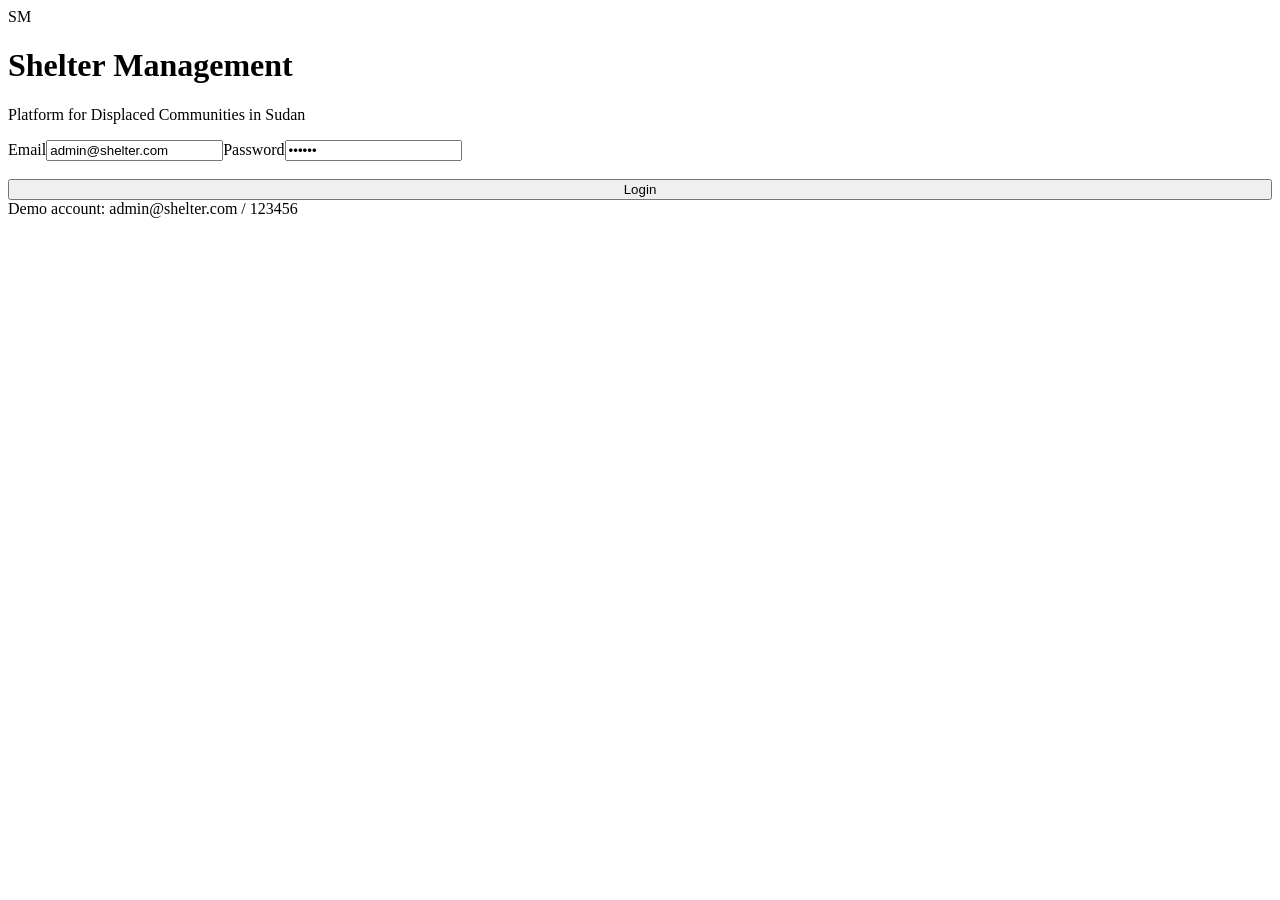
==== index.html @ a8751498 "Add files via upload" ====
<!doctype html><html lang="en"><head><meta charset="UTF-8"><meta name="viewport" content="width=device-width,initial-scale=1"><title>Login | Shelter Management</title><link rel="stylesheet" href="css/style.css"></head><body class="login-body"><div class="login-box"><div class="logo">SM</div><h1>Shelter Management</h1><p>Platform for Displaced Communities in Sudan</p><form onsubmit="login(event)"><label>Email</label><input type="email" value="admin@shelter.com" required><label>Password</label><input type="password" value="123456" required><button type="submit" style="width:100%;margin-top:18px">Login</button></form><div class="hint">Demo account: admin@shelter.com / 123456</div></div><script src="js/script.js"></script></body></html>
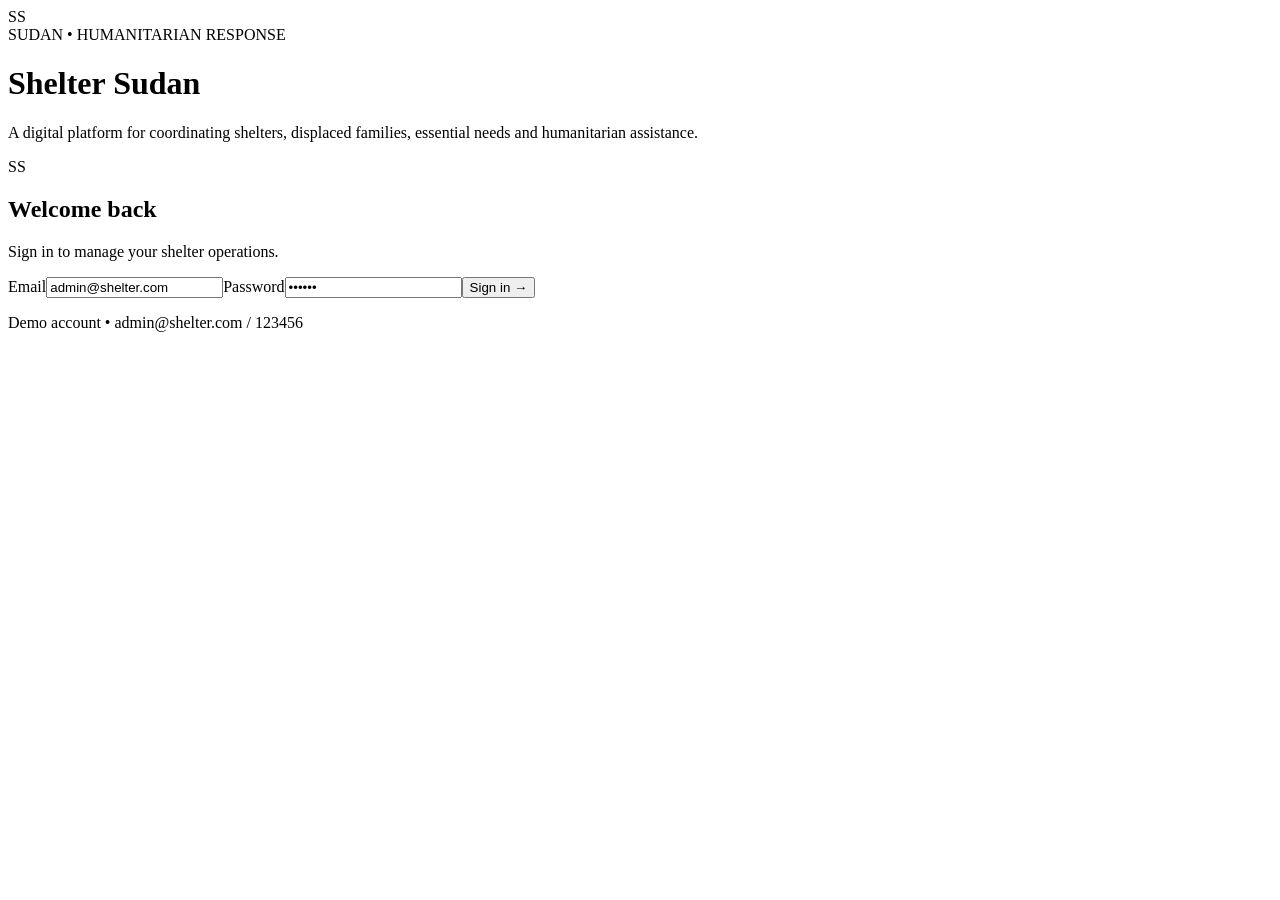
==== commit 7162e439: "Add files via upload" ====
--- a/index.html
+++ b/index.html
@@ -1 +1 @@
-<!doctype html><html lang="en"><head><meta charset="UTF-8"><meta name="viewport" content="width=device-width,initial-scale=1"><title>Login | Shelter Management</title><link rel="stylesheet" href="css/style.css"></head><body class="login-body"><div class="login-box"><div class="logo">SM</div><h1>Shelter Management</h1><p>Platform for Displaced Communities in Sudan</p><form onsubmit="login(event)"><label>Email</label><input type="email" value="admin@shelter.com" required><label>Password</label><input type="password" value="123456" required><button type="submit" style="width:100%;margin-top:18px">Login</button></form><div class="hint">Demo account: admin@shelter.com / 123456</div></div><script src="js/script.js"></script></body></html>
+<!doctype html><html lang="en"><head><meta charset="utf-8"><meta name="viewport" content="width=device-width,initial-scale=1"><title>Shelter Sudan | Login</title><link rel="stylesheet" href="css/style.css"></head><body class="login-page"><div class="login-shell"><div class="login-art"><div class="brand-mark">SS</div><div><span class="eyebrow">SUDAN • HUMANITARIAN RESPONSE</span><h1>Shelter Sudan</h1><p>A digital platform for coordinating shelters, displaced families, essential needs and humanitarian assistance.</p></div><div class="sudan-pattern"></div></div><div class="login-card"><div class="mini-logo">SS</div><h2>Welcome back</h2><p class="muted">Sign in to manage your shelter operations.</p><form id="loginForm"><label>Email<input id="email" type="email" value="admin@shelter.com" required></label><label>Password<input id="password" type="password" value="123456" required></label><button class="primary-btn" type="submit">Sign in <span>→</span></button><div id="loginError" class="error"></div></form><p class="demo-note">Demo account • admin@shelter.com / 123456</p></div></div><script src="js/script.js"></script></body></html>
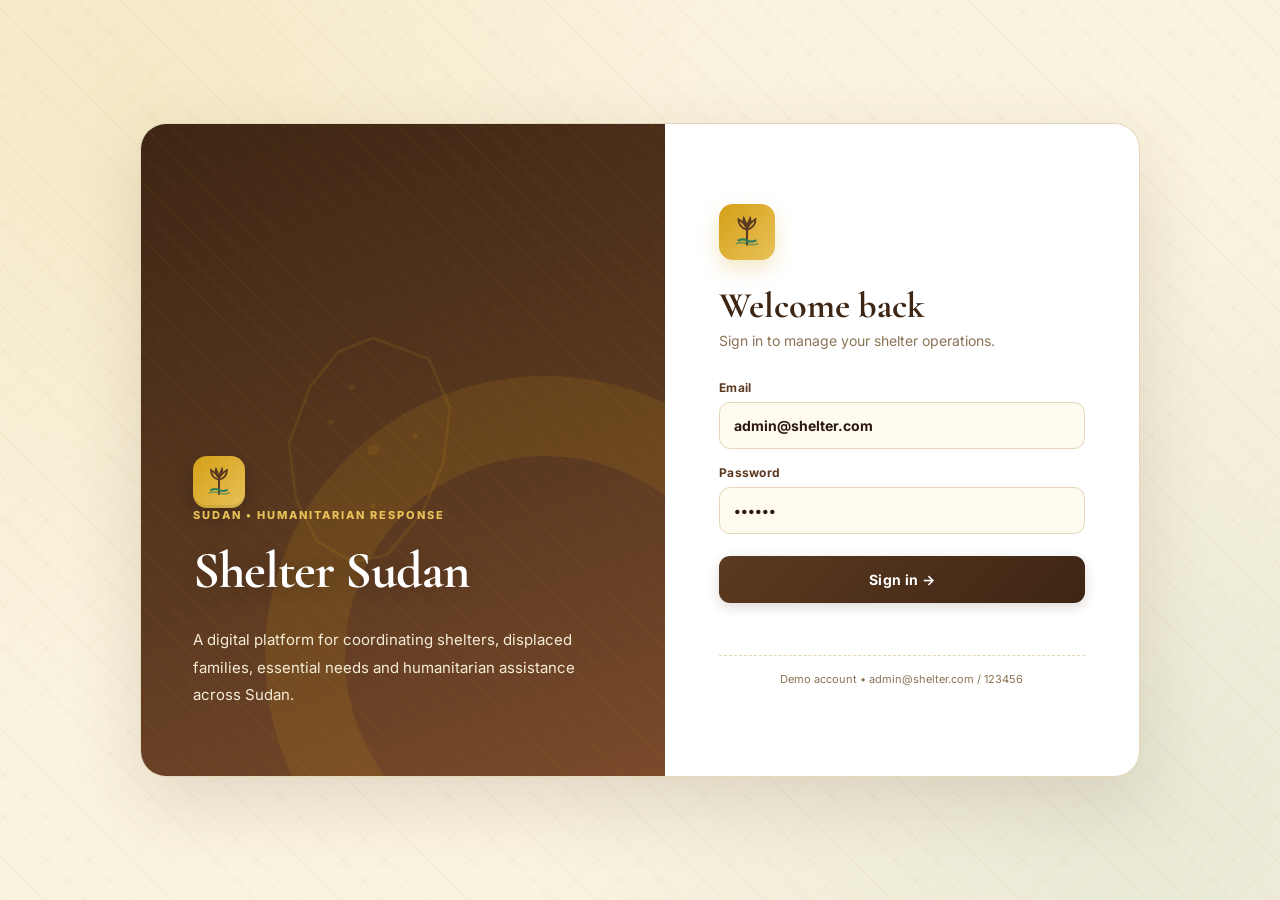
==== commit 55684122: "Update index.html" ====
--- a/index.html
+++ b/index.html
@@ -1 +1,75 @@
-<!doctype html><html lang="en"><head><meta charset="utf-8"><meta name="viewport" content="width=device-width,initial-scale=1"><title>Shelter Sudan | Login</title><link rel="stylesheet" href="css/style.css"></head><body class="login-page"><div class="login-shell"><div class="login-art"><div class="brand-mark">SS</div><div><span class="eyebrow">SUDAN • HUMANITARIAN RESPONSE</span><h1>Shelter Sudan</h1><p>A digital platform for coordinating shelters, displaced families, essential needs and humanitarian assistance.</p></div><div class="sudan-pattern"></div></div><div class="login-card"><div class="mini-logo">SS</div><h2>Welcome back</h2><p class="muted">Sign in to manage your shelter operations.</p><form id="loginForm"><label>Email<input id="email" type="email" value="admin@shelter.com" required></label><label>Password<input id="password" type="password" value="123456" required></label><button class="primary-btn" type="submit">Sign in <span>→</span></button><div id="loginError" class="error"></div></form><p class="demo-note">Demo account • admin@shelter.com / 123456</p></div></div><script src="js/script.js"></script></body></html>
+<!doctype html>
+<html lang="en">
+<head>
+<meta charset="utf-8">
+<meta name="viewport" content="width=device-width,initial-scale=1">
+<title>Shelter Sudan | Login</title>
+<link rel="stylesheet" href="css/style.css">
+</head>
+<body class="login-page">
+<div class="login-shell">
+
+  <div class="login-art">
+    <!-- Sudan map SVG (decorative) -->
+    <svg class="sudan-map" viewBox="0 0 200 200" fill="none" xmlns="http://www.w3.org/2000/svg">
+      <path d="M100 20 L140 35 L155 70 L150 110 L135 145 L110 175 L85 180 L60 165 L45 135 L40 95 L55 55 L75 30 Z" 
+            stroke="#D4A017" stroke-width="2" fill="none"/>
+      <circle cx="100" cy="100" r="4" fill="#D4A017"/>
+      <circle cx="70" cy="80" r="2" fill="#D4A017"/>
+      <circle cx="130" cy="90" r="2" fill="#D4A017"/>
+      <circle cx="100" cy="140" r="2" fill="#D4A017"/>
+      <circle cx="85" cy="55" r="2" fill="#D4A017"/>
+    </svg>
+
+    <div class="brand-mark">
+      <!-- Palm + Nile logo -->
+      <svg viewBox="0 0 32 32" fill="none" xmlns="http://www.w3.org/2000/svg">
+        <path d="M16 28 L16 14" stroke="#5C3A21" stroke-width="2" stroke-linecap="round"/>
+        <path d="M16 14 C10 12 8 8 8 4 C11 6 14 8 16 12" stroke="#5C3A21" stroke-width="1.8" fill="none" stroke-linecap="round"/>
+        <path d="M16 14 C22 12 24 8 24 4 C21 6 18 8 16 12" stroke="#5C3A21" stroke-width="1.8" fill="none" stroke-linecap="round"/>
+        <path d="M16 12 C13 9 12 6 13 3 C14.5 6 15.5 9 16 12" stroke="#5C3A21" stroke-width="1.8" fill="none" stroke-linecap="round"/>
+        <path d="M16 12 C19 9 20 6 19 3 C17.5 6 16.5 9 16 12" stroke="#5C3A21" stroke-width="1.8" fill="none" stroke-linecap="round"/>
+        <path d="M8 24 Q12 22 16 24 T24 24" stroke="#2E7D5B" stroke-width="2" fill="none" stroke-linecap="round"/>
+        <path d="M6 27 Q11 25 16 27 T26 27" stroke="#2E7D5B" stroke-width="1.5" fill="none" stroke-linecap="round" opacity="0.6"/>
+      </svg>
+    </div>
+
+    <span class="eyebrow">SUDAN • HUMANITARIAN RESPONSE</span>
+    <h1>Shelter Sudan</h1>
+    <p>A digital platform for coordinating shelters, displaced families, essential needs and humanitarian assistance across Sudan.</p>
+  </div>
+
+  <div class="login-card">
+    <div class="mini-logo">
+      <svg viewBox="0 0 32 32" fill="none" xmlns="http://www.w3.org/2000/svg">
+        <path d="M16 28 L16 14" stroke="#5C3A21" stroke-width="2" stroke-linecap="round"/>
+        <path d="M16 14 C10 12 8 8 8 4 C11 6 14 8 16 12" stroke="#5C3A21" stroke-width="1.8" fill="none" stroke-linecap="round"/>
+        <path d="M16 14 C22 12 24 8 24 4 C21 6 18 8 16 12" stroke="#5C3A21" stroke-width="1.8" fill="none" stroke-linecap="round"/>
+        <path d="M16 12 C13 9 12 6 13 3 C14.5 6 15.5 9 16 12" stroke="#5C3A21" stroke-width="1.8" fill="none" stroke-linecap="round"/>
+        <path d="M16 12 C19 9 20 6 19 3 C17.5 6 16.5 9 16 12" stroke="#5C3A21" stroke-width="1.8" fill="none" stroke-linecap="round"/>
+        <path d="M8 24 Q12 22 16 24 T24 24" stroke="#2E7D5B" stroke-width="2" fill="none" stroke-linecap="round"/>
+        <path d="M6 27 Q11 25 16 27 T26 27" stroke="#2E7D5B" stroke-width="1.5" fill="none" stroke-linecap="round" opacity="0.6"/>
+      </svg>
+    </div>
+
+    <h2>Welcome back</h2>
+    <p class="muted">Sign in to manage your shelter operations.</p>
+
+    <form id="loginForm">
+      <label>Email
+        <input id="email" type="email" value="admin@shelter.com" required>
+      </label>
+      <label>Password
+        <input id="password" type="password" value="123456" required>
+      </label>
+      <button class="primary-btn" type="submit">Sign in <span>→</span></button>
+      <div id="loginError" class="error"></div>
+    </form>
+
+    <p class="demo-note">Demo account • admin@shelter.com / 123456</p>
+  </div>
+
+</div>
+<script src="js/script.js"></script>
+</body>
+</html>
--- a/css/style.css
+++ b/css/style.css
@@ -0,0 +1,740 @@
+@import url('https://fonts.googleapis.com/css2?family=Cormorant+Garamond:wght@500;600;700&family=Inter:wght@400;500;600;700&display=swap');
+
+:root{
+  --clay:#5C3A21;
+  --clay-dark:#3E2614;
+  --gold:#D4A017;
+  --gold-light:#E8C158;
+  --nile:#2E7D5B;
+  --nile-light:#4AA67C;
+  --sand:#C8956D;
+  --cream:#FAF3E0;
+  --paper:#FFFBF0;
+  --ink:#2B1810;
+  --muted:#8B7355;
+  --line:#E5D7B8;
+  --red:#A63A2E;
+  --white:#fff;
+  --shadow:0 12px 35px #5C3A2115;
+  --shadow-lg:0 25px 70px #5C3A2125;
+}
+
+*{box-sizing:border-box}
+body{
+  margin:0;
+  background:var(--cream);
+  background-image:
+    repeating-linear-gradient(45deg,#D4A01708 0 2px,transparent 2px 24px),
+    repeating-linear-gradient(-45deg,#5C3A2105 0 2px,transparent 2px 24px);
+  color:var(--ink);
+  font-family:'Inter',Arial,sans-serif;
+  -webkit-font-smoothing:antialiased;
+}
+
+a{text-decoration:none;color:inherit}
+button,input,select{font:inherit}
+button{cursor:pointer}
+
+/* ============ APP LAYOUT ============ */
+.app{display:flex;min-height:100vh}
+
+/* ============ SIDEBAR ============ */
+.sidebar{
+  width:260px;
+  background:linear-gradient(180deg,var(--clay-dark) 0%,var(--clay) 100%);
+  color:white;
+  padding:25px 18px;
+  display:flex;
+  flex-direction:column;
+  position:fixed;
+  inset:0 auto 0 0;
+  box-shadow:4px 0 30px #5C3A2130;
+  overflow:hidden;
+}
+
+.sidebar::before{
+  content:'';
+  position:absolute;
+  top:0;left:0;right:0;
+  height:6px;
+  background:linear-gradient(90deg,var(--gold),var(--nile),var(--gold));
+}
+
+.sidebar::after{
+  content:'';
+  position:absolute;
+  bottom:-40px;right:-40px;
+  width:180px;height:180px;
+  background:repeating-linear-gradient(45deg,#D4A01715 0 8px,transparent 8px 16px);
+  border-radius:50%;
+  pointer-events:none;
+}
+
+.side-brand{
+  display:flex;
+  align-items:center;
+  gap:12px;
+  padding:4px 8px 30px;
+  position:relative;
+  z-index:1;
+}
+
+.side-brand b{display:block;font-size:17px;color:#fff;letter-spacing:.3px}
+.side-brand small{display:block;color:#E8C158;font-size:11px;margin-top:3px;letter-spacing:.5px}
+
+/* ============ LOGO (PALM + NILE) ============ */
+.brand-mark{
+  width:52px;
+  height:52px;
+  border-radius:14px;
+  background:linear-gradient(135deg,var(--gold),var(--gold-light));
+  display:grid;
+  place-items:center;
+  box-shadow:0 8px 22px #0003,inset 0 -3px 0 #00000015;
+  position:relative;
+  flex-shrink:0;
+}
+
+.brand-mark svg{width:32px;height:32px;display:block}
+
+.brand-mark.small{width:42px;height:42px;border-radius:11px}
+.brand-mark.small svg{width:26px;height:26px}
+
+/* ============ NAV ============ */
+nav{display:grid;gap:6px;position:relative;z-index:1}
+
+nav a{
+  padding:13px 14px;
+  border-radius:11px;
+  color:#E8DCBB;
+  display:flex;
+  gap:12px;
+  align-items:center;
+  font-size:14px;
+  font-weight:500;
+  transition:all .2s;
+  border-left:3px solid transparent;
+}
+
+nav a:hover{
+  background:#ffffff12;
+  color:#fff;
+  border-left-color:var(--gold);
+  transform:translateX(2px);
+}
+
+nav a.active{
+  background:linear-gradient(90deg,#D4A01720,#D4A01708);
+  color:#fff;
+  border-left-color:var(--gold);
+  font-weight:600;
+}
+
+nav a svg{width:18px;height:18px;flex-shrink:0}
+
+/* ============ LOGOUT ============ */
+.logout{
+  margin-top:auto;
+  border:1px solid #D4A01740;
+  background:#ffffff08;
+  color:#E8DCBB;
+  padding:12px;
+  border-radius:11px;
+  font-size:13px;
+  font-weight:600;
+  transition:all .2s;
+  position:relative;
+  z-index:1;
+}
+
+.logout:hover{background:#D4A01720;color:#fff;border-color:var(--gold)}
+
+/* ============ MAIN ============ */
+.main{
+  margin-left:260px;
+  width:calc(100% - 260px);
+  padding:35px 42px 55px;
+  position:relative;
+}
+
+/* ============ TOPBAR ============ */
+.topbar{
+  display:flex;
+  justify-content:space-between;
+  align-items:center;
+  gap:20px;
+  margin-bottom:28px;
+}
+
+.eyebrow{
+  font-size:11px;
+  font-weight:800;
+  letter-spacing:2px;
+  color:var(--gold);
+  text-transform:uppercase;
+}
+
+h1{
+  font-family:'Cormorant Garamond',serif;
+  font-size:38px;
+  line-height:1.1;
+  margin:7px 0;
+  color:var(--clay-dark);
+  font-weight:700;
+  letter-spacing:-.5px;
+}
+
+.muted{color:var(--muted);margin:5px 0;font-size:14px}
+
+/* ============ CARDS ============ */
+.cards,.report-cards{
+  display:grid;
+  grid-template-columns:repeat(4,1fr);
+  gap:17px;
+  margin-bottom:22px;
+}
+
+.stat,.report-card,.panel{
+  background:var(--paper);
+  border:1px solid var(--line);
+  border-radius:16px;
+  box-shadow:var(--shadow);
+  position:relative;
+  overflow:hidden;
+}
+
+.stat::before,.report-card::before{
+  content:'';
+  position:absolute;
+  top:0;left:0;right:0;
+  height:3px;
+  background:linear-gradient(90deg,var(--gold),var(--nile));
+}
+
+.stat{padding:20px;display:flex;gap:14px;align-items:center}
+
+.icon{
+  width:48px;
+  height:48px;
+  border-radius:13px;
+  display:grid;
+  place-items:center;
+  flex-shrink:0;
+}
+
+.icon svg{width:24px;height:24px}
+
+.blue{background:#E5D7B8;color:var(--clay)}
+.orange{background:#FBEFD4;color:#B8801B}
+.green{background:#D9EDE2;color:var(--nile)}
+.red{background:#F5DDD7;color:var(--red)}
+
+.stat span,.report-card span{
+  font-size:12px;
+  color:var(--muted);
+  display:block;
+  font-weight:500;
+}
+
+.stat strong{
+  display:block;
+  font-family:'Cormorant Garamond',serif;
+  font-size:30px;
+  margin-top:2px;
+  color:var(--clay-dark);
+  font-weight:700;
+}
+
+/* ============ PANELS ============ */
+.grid-two{
+  display:grid;
+  grid-template-columns:1.35fr 1fr;
+  gap:20px;
+  margin-bottom:22px;
+}
+
+.panel{padding:24px}
+
+.panel-head{
+  display:flex;
+  align-items:center;
+  justify-content:space-between;
+  margin-bottom:18px;
+  padding-bottom:14px;
+  border-bottom:1px dashed var(--line);
+}
+
+.panel-head h3{
+  margin:0;
+  font-family:'Cormorant Garamond',serif;
+  font-size:20px;
+  color:var(--clay-dark);
+  font-weight:700;
+}
+
+.panel-head a{
+  font-size:12px;
+  color:var(--nile);
+  font-weight:700;
+  letter-spacing:.3px;
+}
+
+.panel-head a:hover{color:var(--gold)}
+
+/* ============ OCCUPANCY BARS ============ */
+.occupancy{display:grid;gap:16px}
+
+.occ-row{
+  display:grid;
+  grid-template-columns:150px 1fr 50px;
+  gap:12px;
+  align-items:center;
+  font-size:12px;
+  font-weight:500;
+}
+
+.bar{
+  height:10px;
+  background:#EFE4CC;
+  border-radius:20px;
+  overflow:hidden;
+  box-shadow:inset 0 1px 2px #00000010;
+}
+
+.bar i{
+  display:block;
+  height:100%;
+  background:linear-gradient(90deg,var(--nile),var(--gold));
+  border-radius:20px;
+  transition:width .5s ease;
+}
+
+/* ============ QUICK ACTIONS ============ */
+.quick{display:grid;grid-template-columns:1fr 1fr;gap:12px}
+
+.quick-card{
+  border:1px solid var(--line);
+  border-radius:13px;
+  padding:16px;
+  display:grid;
+  gap:5px;
+  background:var(--paper);
+  transition:all .25s;
+}
+
+.quick-card:hover{
+  border-color:var(--gold);
+  transform:translateY(-2px);
+  box-shadow:0 8px 20px #D4A01720;
+}
+
+.quick-card svg{width:26px;height:26px;color:var(--gold);margin-bottom:3px}
+
+.quick-card b{font-size:13px;color:var(--clay-dark)}
+.quick-card small{font-size:11px;color:var(--muted)}
+
+/* ============ TABLES ============ */
+.table-wrap{overflow:auto}
+
+table{width:100%;border-collapse:collapse;font-size:13px}
+
+th{
+  text-align:left;
+  color:var(--clay);
+  font-size:11px;
+  text-transform:uppercase;
+  letter-spacing:.8px;
+  background:#F5EDD8;
+  font-weight:700;
+}
+
+th,td{padding:14px 12px;border-bottom:1px solid var(--line)}
+
+tbody tr{transition:background .15s}
+tbody tr:hover{background:#FFF9E8}
+
+tbody tr:last-child td{border-bottom:0}
+
+/* ============ BADGES ============ */
+.badge{
+  padding:5px 10px;
+  border-radius:30px;
+  font-size:10px;
+  font-weight:700;
+  display:inline-block;
+  letter-spacing:.4px;
+}
+
+.available{background:#D9EDE2;color:var(--nile)}
+.limited{background:#FBEFD4;color:#B8801B}
+.full{background:#F5DDD7;color:var(--red)}
+
+/* ============ BUTTONS ============ */
+.delete{
+  border:0;
+  background:#F5DDD7;
+  color:var(--red);
+  border-radius:8px;
+  padding:6px 10px;
+  font-size:11px;
+  font-weight:600;
+  transition:all .2s;
+}
+
+.delete:hover{background:var(--red);color:#fff}
+
+.toolbar{display:flex;gap:12px;margin-bottom:17px}
+
+.toolbar input{flex:1}
+
+.toolbar input,.modal-card input,.modal-card select{
+  border:1px solid var(--line);
+  background:var(--paper);
+  border-radius:11px;
+  padding:12px 14px;
+  outline:none;
+  font-size:13px;
+  color:var(--ink);
+  transition:all .2s;
+}
+
+.toolbar input:focus,.modal-card input:focus,.modal-card select:focus{
+  border-color:var(--gold);
+  box-shadow:0 0 0 3px #D4A01720;
+  background:#fff;
+}
+
+.primary-btn,.ghost-btn{
+  border-radius:11px;
+  padding:12px 18px;
+  border:0;
+  font-weight:700;
+  font-size:13px;
+  letter-spacing:.3px;
+  transition:all .2s;
+}
+
+.primary-btn{
+  background:linear-gradient(135deg,var(--clay),var(--clay-dark));
+  color:#fff;
+  box-shadow:0 4px 12px #5C3A2130;
+}
+
+.primary-btn:hover{
+  background:linear-gradient(135deg,var(--clay-dark),var(--clay));
+  transform:translateY(-1px);
+  box-shadow:0 6px 16px #5C3A2140;
+}
+
+.ghost-btn{
+  background:var(--paper);
+  border:1px solid var(--line);
+  color:var(--clay);
+}
+
+.ghost-btn:hover{border-color:var(--gold);color:var(--gold);background:#FFF9E8}
+
+/* ============ REPORT CARDS ============ */
+.report-card{padding:24px}
+
+.report-card strong{
+  display:block;
+  font-family:'Cormorant Garamond',serif;
+  font-size:36px;
+  margin:7px 0;
+  color:var(--clay-dark);
+  font-weight:700;
+}
+
+.report-card small{color:var(--muted);font-size:11px}
+
+.bars{display:grid;gap:15px}
+
+.bar-line{
+  display:grid;
+  grid-template-columns:130px 1fr 45px;
+  gap:12px;
+  align-items:center;
+  font-size:12px;
+  font-weight:500;
+}
+
+.scope{display:grid;gap:12px}
+
+.scope div{
+  padding:14px;
+  border-radius:11px;
+  background:var(--paper);
+  border-left:3px solid var(--gold);
+  font-size:13px;
+  font-weight:500;
+  color:var(--clay-dark);
+}
+
+/* ============ LOGIN PAGE ============ */
+.login-page{
+  min-height:100vh;
+  display:grid;
+  place-items:center;
+  padding:20px;
+  background:
+    radial-gradient(circle at 10% 10%,#D4A01720,transparent 45%),
+    radial-gradient(circle at 90% 90%,#2E7D5B15,transparent 45%),
+    var(--cream);
+  position:relative;
+}
+
+.login-page::before{
+  content:'';
+  position:absolute;
+  inset:0;
+  background-image:
+    repeating-linear-gradient(45deg,#5C3A2106 0 2px,transparent 2px 30px),
+    repeating-linear-gradient(-45deg,#D4A01706 0 2px,transparent 2px 30px);
+  pointer-events:none;
+}
+
+.login-shell{
+  width:min(1000px,95vw);
+  min-height:600px;
+  background:#fff;
+  border-radius:26px;
+  overflow:hidden;
+  display:grid;
+  grid-template-columns:1.05fr .95fr;
+  box-shadow:var(--shadow-lg);
+  position:relative;
+  z-index:1;
+  border:1px solid var(--line);
+}
+
+/* ============ LOGIN ART (SUDAN MAP) ============ */
+.login-art{
+  position:relative;
+  padding:52px;
+  color:#fff;
+  background:linear-gradient(160deg,var(--clay-dark) 0%,var(--clay) 60%,#7A4A2B 100%);
+  display:flex;
+  flex-direction:column;
+  justify-content:center;
+  overflow:hidden;
+}
+
+.login-art::before{
+  content:'';
+  position:absolute;
+  inset:0;
+  background-image:
+    repeating-linear-gradient(45deg,#D4A01710 0 2px,transparent 2px 20px);
+  opacity:.6;
+}
+
+.login-art::after{
+  content:'';
+  position:absolute;
+  width:400px;
+  height:400px;
+  border-radius:50%;
+  right:-160px;
+  bottom:-160px;
+  border:80px solid #D4A01720;
+}
+
+/* Sudan map decorative element */
+.sudan-map{
+  position:absolute;
+  right:-40px;
+  top:50%;
+  transform:translateY(-50%);
+  width:280px;
+  height:280px;
+  opacity:.12;
+  pointer-events:none;
+}
+
+.login-art > *{position:relative;z-index:1}
+
+.login-art h1{
+  font-family:'Cormorant Garamond',serif;
+  font-size:52px;
+  margin:20px 0 12px;
+  color:#fff;
+  font-weight:700;
+  letter-spacing:-1px;
+  text-shadow:0 2px 20px #00000030;
+}
+
+.login-art p{
+  max-width:430px;
+  line-height:1.85;
+  color:#F5EDD8;
+  font-size:15px;
+}
+
+.login-art .eyebrow{color:var(--gold-light)}
+
+/* ============ LOGIN CARD ============ */
+.login-card{
+  padding:58px 54px;
+  display:flex;
+  flex-direction:column;
+  justify-content:center;
+}
+
+.mini-logo{
+  width:56px;
+  height:56px;
+  border-radius:14px;
+  background:linear-gradient(135deg,var(--gold),var(--gold-light));
+  display:grid;
+  place-items:center;
+  margin-bottom:24px;
+  box-shadow:0 8px 20px #D4A01740;
+}
+
+.mini-logo svg{width:34px;height:34px;color:var(--clay-dark)}
+
+.login-card h2{
+  font-family:'Cormorant Garamond',serif;
+  font-size:36px;
+  margin:0;
+  color:var(--clay-dark);
+  font-weight:700;
+}
+
+.login-card form{display:grid;gap:16px;margin-top:26px}
+
+.login-card label,.modal-card label{
+  font-size:12px;
+  font-weight:700;
+  display:grid;
+  gap:7px;
+  color:var(--clay);
+  letter-spacing:.3px;
+}
+
+.login-card input{
+  padding:14px;
+  border:1px solid var(--line);
+  border-radius:11px;
+  outline:none;
+  background:var(--paper);
+  font-size:14px;
+  color:var(--ink);
+  transition:all .2s;
+}
+
+.login-card input:focus{
+  border-color:var(--gold);
+  box-shadow:0 0 0 3px #D4A01720;
+  background:#fff;
+}
+
+.login-card .primary-btn{margin-top:6px;padding:15px;font-size:14px}
+
+.demo-note{
+  font-size:11px;
+  color:var(--muted);
+  margin-top:20px;
+  padding-top:16px;
+  border-top:1px dashed var(--line);
+  text-align:center;
+}
+
+.error{color:var(--red);font-size:12px;min-height:16px;font-weight:600}
+
+/* ============ MODAL ============ */
+.modal{
+  position:fixed;
+  inset:0;
+  background:#2B181099;
+  backdrop-filter:blur(3px);
+  display:none;
+  place-items:center;
+  padding:20px;
+  z-index:10;
+}
+
+.modal.show{display:grid;animation:fadeIn .2s}
+
+@keyframes fadeIn{from{opacity:0}to{opacity:1}}
+
+.modal-card{
+  background:var(--paper);
+  border-radius:18px;
+  padding:30px;
+  width:min(510px,100%);
+  position:relative;
+  box-shadow:var(--shadow-lg);
+  border:1px solid var(--line);
+}
+
+.modal-card h2{
+  font-family:'Cormorant Garamond',serif;
+  margin:0 0 22px;
+  color:var(--clay-dark);
+  font-size:26px;
+  font-weight:700;
+}
+
+.modal-card form{display:grid;gap:16px}
+.modal-card .primary-btn{margin-top:6px}
+
+.form-row{display:grid;grid-template-columns:1fr 1fr;gap:12px}
+
+.close{
+  position:absolute;
+  right:18px;
+  top:16px;
+  border:0;
+  background:#F5EDD8;
+  color:var(--clay);
+  border-radius:50%;
+  width:32px;
+  height:32px;
+  font-size:20px;
+  line-height:1;
+  transition:all .2s;
+}
+
+.close:hover{background:var(--clay);color:#fff;transform:rotate(90deg)}
+
+/* ============ TOP ACTIONS ============ */
+.top-actions{display:flex;align-items:center}
+
+.status-dot{
+  font-size:11px;
+  color:var(--nile);
+  background:#D9EDE2;
+  padding:8px 13px;
+  border-radius:20px;
+  font-weight:600;
+}
+
+.status-dot::before{content:'●';margin-right:6px;font-size:8px;vertical-align:middle}
+
+/* ============ RESPONSIVE ============ */
+@media(max-width:900px){
+  .sidebar{width:76px;padding:20px 10px}
+  .side-brand div:not(.brand-mark){display:none}
+  .side-brand{padding-bottom:25px;justify-content:center}
+  .main{margin-left:76px;width:calc(100% - 76px);padding:25px 20px}
+  .sidebar nav a span,.logout{font-size:0}
+  .sidebar nav a{justify-content:center;font-size:20px;padding:14px 0}
+  .sidebar nav a svg{width:22px;height:22px}
+  .cards,.report-cards{grid-template-columns:1fr 1fr}
+  .login-shell{grid-template-columns:1fr}
+  .login-art{display:none}
+  .sudan-map{display:none}
+}
+
+@media(max-width:600px){
+  .cards,.report-cards,.grid-two{grid-template-columns:1fr}
+  .topbar{align-items:flex-start;flex-direction:column}
+  .main{padding:20px 14px}
+  .form-row{grid-template-columns:1fr}
+  .toolbar{flex-direction:column}
+  h1{font-size:30px}
+  .login-card{padding:40px 28px}
+  .login-card h2{font-size:30px}
+}
